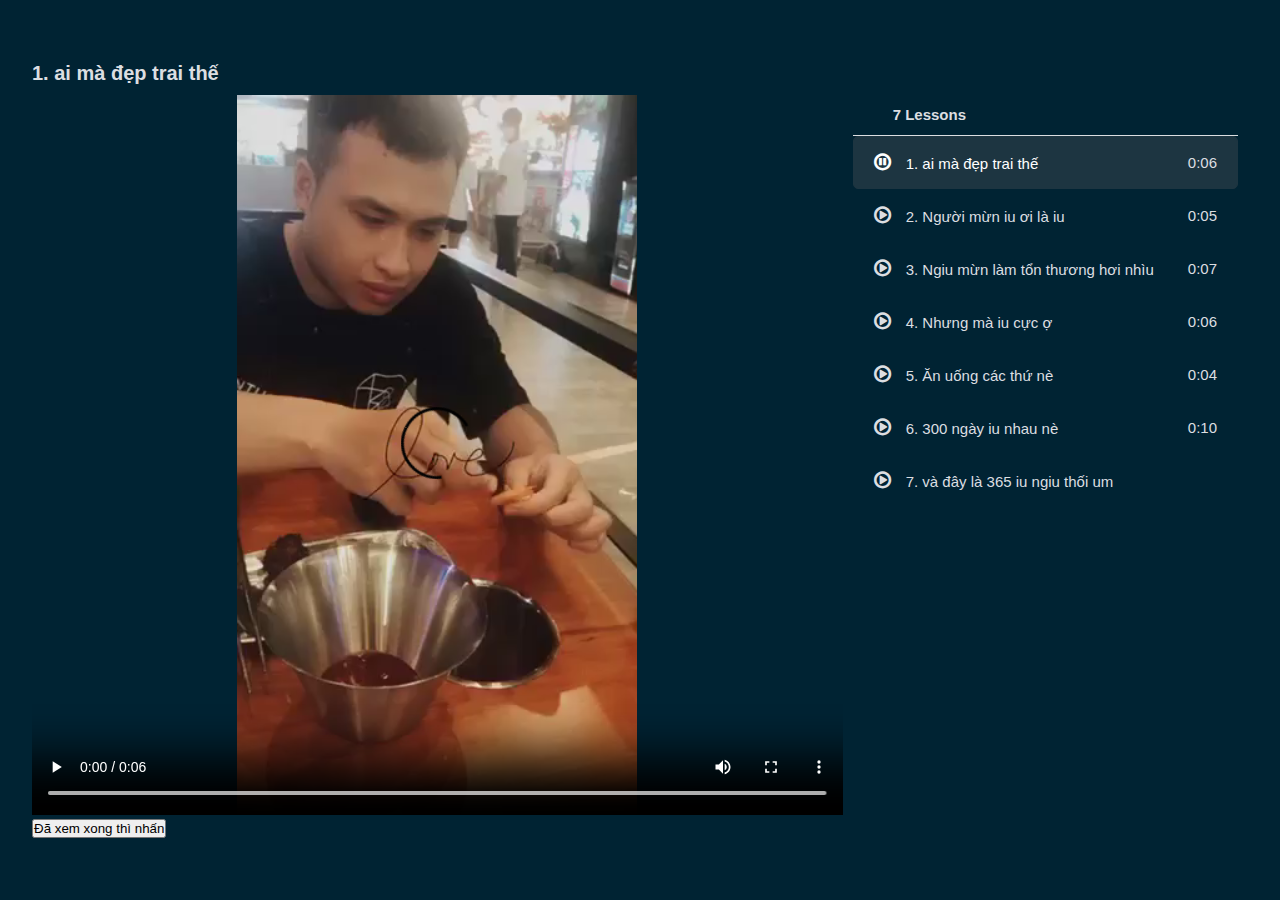
==== videos.html @ 836d784f "abc" ====
<!DOCTYPE html>
<html lang="en">
<head>
    <meta charset="UTF-8">
    <meta name="viewport" content="width=device-width, initial-scale=1.0">
    <link rel="stylesheet" href="https://stackpath.bootstrapcdn.com/font-awesome/4.7.0/css/font-awesome.min.css">
    <link rel="stylesheet" href="style.css">
    <title>Html And CSS Video Playlist</title>
</head>
<body>
    <section>
        <h2 class="title"></h2>
        <div class="container">
            <div id="video_player">
                <video width="1280" height="720" controls id="main-Video" src=""></video>
            </div>
            <div class="playlistBx">
                <div class="header">
                    <div class="row">
                        <span class="AllLessons"></span>
                    </div>
                </div>
                <ul class="playlist" id="playlist">
                </ul>
            </div>
            <div>
                <button name="button" type="button" onclick="next()">Đã xem xong thì nhấn</button>
                <script type="text/javascript">
                    function next()
                    {
                        document.write("Hết ùi, Mừn làm suốt đêm hôm 24 á hôm ngiu thúi dỗi mừn ợ bây h là 5r sáng ngày 25 á làm thâu đêm cho ngiu lun hi hi love you ợ ngiu thúi hông dỗi mừn nữa nhá  Liên hệ ngay fb dinh tú để love you hi");
                    }
                </script>
            </div>
        </div>
    </section>
    <script src="./video-list.js"></script>
    <script src="./script.js"></script>
</body>
</html>
---- style.css ----
*
{
    margin: 0;
    padding: 0;
    box-sizing: border-box;
}
body::-webkit-scrollbar
{
   width: 10px;
}
body::-webkit-scrollbar-thumb
{
   height: 80px;
   background: #375666;
   border: 8px solid transparent;
   border-radius: 12px;
}
body::-webkit-scrollbar-thumb:active
{
    background: #003349;
}
body
{
    font-family: sans-serif;
    background: #002333;
}
li
{
    list-style: none;
}
section
{
    display: flex;
    justify-content: center;
    align-items: center;
    flex-direction: column;
    padding: 2.5%;
    min-height: 100vh;
}
.title
{
    font-size: 20px;
    font-weight: 600;
    color: #dcdee1;
    text-align: left;
    width: 100%;
    margin-bottom: 10px;
}
.container
{
    position: relative;
    width: 100%;
    height: 100%;
    display: grid;
    grid-template-columns: 2fr 1fr;
    overflow: hidden;
    /* border: 2px solid red; */
}
.container #main-Video
{
    position: relative;
    width: 100%;
    height: 720px;
    overflow: hidden;
    outline: none;
}

.playlistBx
{
    position: relative;
    height: 100%;
    margin: 0 10px 0 10px;
    /* border: 2px solid green; */
}
.playlist
{
    position: absolute;
    width: 100%;
    height: calc(100% - 40px);
    overflow-y: scroll;
    border-top: 1px solid #dcdee1;
}
.playlist::-webkit-scrollbar
{
   width: 0px;
}
.playlistBx .row .AllLessons
{
   display: block;
   text-align: left;
   color: #dcdee1;
   font-size: 15px;
   font-weight: 700;
   margin-left: 40px;
   line-height: 40px;
}
.playlist li
{
   display: flex;
   justify-content: space-between;
   align-items: center;
   list-style: none;
   color: #dcdee1;
   cursor: pointer;
   border: 1px solid transparent;
   padding: 15px 20px;
   border-radius: 5px;
}
.playlist li:hover
{
    border: 0.5px solid #375666;
}
.playlist li .row span
{
    font-size: 15px;
    font-weight: 400;
    color: #dcdee1;
    text-decoration: none;
    display: inline-block;
    text-align: left;
}
.playlist li .row span::before
{
    content: '\f01d';
    font-family: FontAwesome;
    color: #dcdee1;
    margin-right: 15px;
    font-size: 20px;
}
ul li.playing .row span::before
{
    content: '\f28c';
    font-family: FontAwesome;
    color: #fff;
    margin-right: 15px;
    font-size: 20px;
}
.playlist li.playing .row span
{
   color: #fff;
}
.playlist li span.duration
{
    font-size: 15px;
    font-weight: 400;
    display: inline-block;
    color: #dcdee1;
    text-align: right;
}
.playlist li.playing
{
   pointer-events: none;
   background: #1d3541;
   border: 0.5px solid #1d3541;
}

@media(max-width: 1092px){
    section
    {
        padding: 30px 10px;
    }
    .container
    {
        width: 100%;
        display: grid;
        grid-template-columns: repeat(1,1fr);
        overflow: hidden;
    }
    .container #main-Video
    {
        height: 100%;
    }
    .playlistBx
    {
        height: 380px;
        margin-top: 10px;
    }
    .playlist
    {
        position: absolute;
        width: 100%;
        height: calc(100% - 40px);
        overflow-y: scroll;
    }
}
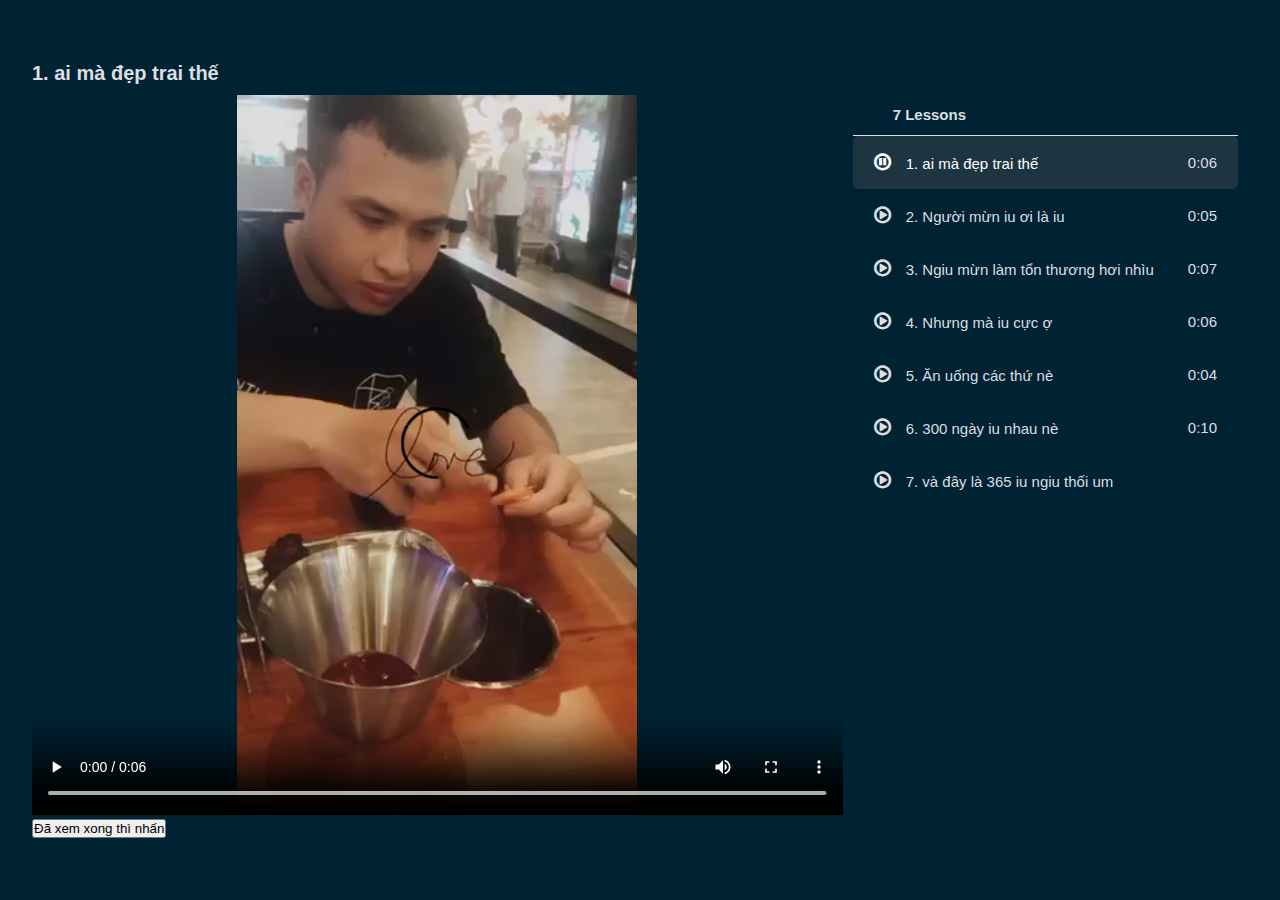
==== commit 9cad9fad: "abc" ====
--- a/videos.html
+++ b/videos.html
@@ -28,7 +28,7 @@
                 <script type="text/javascript">
                     function next()
                     {
-                        document.write("Hết ùi, Mừn làm suốt đêm hôm 24 á hôm ngiu thúi dỗi mừn ợ bây h là 5r sáng ngày 25 á làm thâu đêm cho ngiu lun hi hi love you ợ ngiu thúi hông dỗi mừn nữa nhá  Liên hệ ngay fb dinh tú để love you hi");
+                        window.location="final.html";
                     }
                 </script>
             </div>
